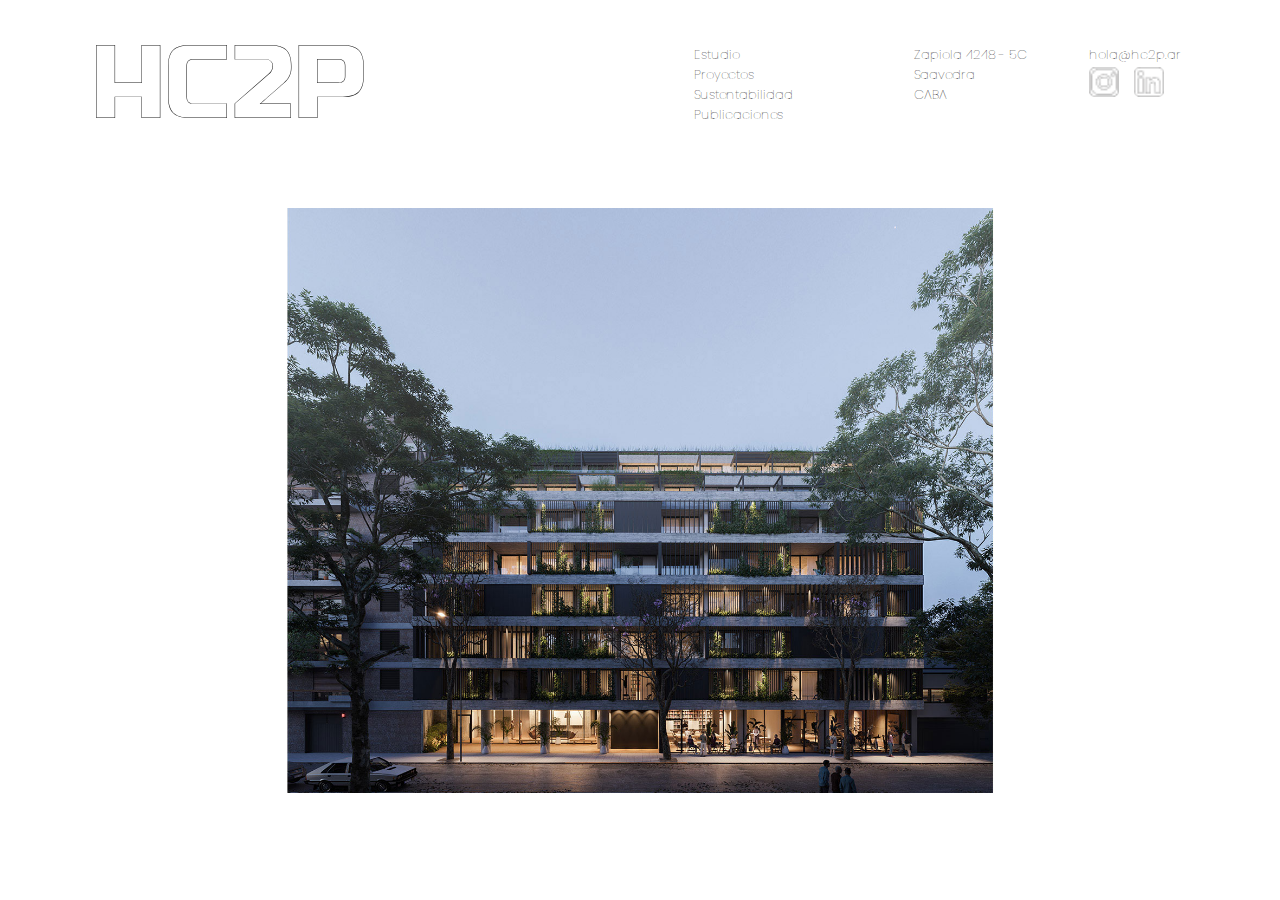
==== index.html @ 6e906af1 "Add existent structure" ====
<!DOCTYPE html>
<html lang="es">
<head>
    <meta charset="UTF-8"/>
    <meta http-equiv="X-UA-Compatible" content="IE=edge">
    <meta name="viewport" content="width=device-width, initial-scale=1.0">
    <link rel="stylesheet" href="css/styles.css">
    <title>HC2P</title>
</head>
<body>
    <nav>
        <h1><a href="index.html">HC2P</a></h1>

        <div class="menu">
            <span class="linea1"></span>
            <span class="linea2"></span>
        </div>

        <div class="navegacion">
            <ul class="secciones">
                <li><a href="estudio.html">Estudio</a></li>

                <li><a href="proyectos.html">Proyectos</a></li>

                <li><a href="sustentabilidad.html">Sustentabilidad</a></li>

                <li><a href="">Publicaciones</a></li>
            </ul>
        
            <p class="direccion">Zapiola 4248 - 5C Saavedra <br>CABA</p>

            <ul class="redes">
                <li class="mail"><p>hola@hc2p.ar</p></li>

                <li><a style="background-image: url('img/icons/ig.png');" href="">Instagram</a></li>

                <li><a style="background-image: url('img/icons/lkd.png');" href="">Facebook</a></li>
            </ul>
        </div>
    </nav>
    <main>
        <div class="slider_home">
            <ul>
                <li>
                    <picture>
                        <source media="(min-width: 769px)" srcset="img/slider_desktop/slider1.jpg">
                        <source media="(min-width: 481px)" srcset="img/slider_tablet/slider1.jpg">
                        <img src="img/slider_mobile/slider1.jpg" alt="Imágen interior de un departamento de HC2P">
                    </picture>
                </li>

                <li>
                    <picture>
                        <source media="(min-width: 769px)" srcset="img/slider_desktop/slider2.jpg">
                        <source media="(min-width: 481px)" srcset="img/slider_tablet/slider2.jpg">
                        <img src="img/slider_mobile/slider2.jpg" alt="Imágen interior de un departamento de HC2P">
                    </picture>
                </li>

                <li>
                    <picture>
                        <source media="(min-width: 769px)" srcset="img/slider_desktop/slider3.jpg">
                        <source media="(min-width: 481px)" srcset="img/slider_tablet/slider3.jpg">
                        <img src="img/slider_mobile/slider3.jpg" alt="Imágen interior de un departamento de HC2P">
                    </picture>
                </li>

                <li>
                    <picture>
                        <source media="(min-width: 769px)" srcset="img/slider_desktop/slider4.jpg">
                        <source media="(min-width: 481px)" srcset="img/slider_tablet/slider4.jpg">
                        <img src="img/slider_mobile/slider4.jpg" alt="Imágen interior de un departamento de HC2P">
                    </picture>
                </li>

                <li>
                    <picture>
                        <source media="(min-width: 769px)" srcset="img/slider_desktop/slider5.jpg">
                        <source media="(min-width: 481px)" srcset="img/slider_tablet/slider5.jpg">
                        <img src="img/slider_mobile/slider5.jpg" alt="Imágen interior de un departamento de HC2P">
                    </picture>
                </li>

                <li>
                    <picture>
                        <source media="(min-width: 769px)" srcset="img/slider_desktop/slider6.jpg">
                        <source media="(min-width: 481px)" srcset="img/slider_tablet/slider6.jpg">
                        <img src="img/slider_mobile/slider6.jpg" alt="Imágen interior de un departamento de HC2P">
                    </picture>
                </li>

                <li>
                    <picture>
                        <source media="(min-width: 769px)" srcset="img/slider_desktop/slider7.jpg">
                        <source media="(min-width: 481px)" srcset="img/slider_tablet/slider7.jpg">
                        <img src="img/slider_mobile/slider7.jpg" alt="Imágen interior de un departamento de HC2P">
                    </picture>
                </li>

                <li>
                    <picture>
                        <source media="(min-width: 769px)" srcset="img/slider_desktop/slider8.jpg">
                        <source media="(min-width: 481px)" srcset="img/slider_tablet/slider8.jpg">
                        <img src="img/slider_mobile/slider8.jpg" alt="Imágen interior de un departamento de HC2P">
                    </picture>
                </li>

                <li>
                    <picture>
                        <source media="(min-width: 769px)" srcset="img/slider_desktop/slider9.jpg">
                        <source media="(min-width: 481px)" srcset="img/slider_tablet/slider9.jpg">
                        <img src="img/slider_mobile/slider9.jpg" alt="Imágen interior de un departamento de HC2P">
                    </picture>
                </li>

                <li>
                    <picture>
                        <source media="(min-width: 769px)" srcset="img/slider_desktop/slider10.jpg">
                        <source media="(min-width: 481px)" srcset="img/slider_tablet/slider10.jpg">
                        <img src="img/slider_mobile/slider10.jpg" alt="Imágen interior de un departamento de HC2P">
                    </picture>
                </li>

                <li>
                    <picture>
                        <source media="(min-width: 769px)" srcset="img/slider_desktop/slider11.jpg">
                        <source media="(min-width: 481px)" srcset="img/slider_tablet/slider11.jpg">
                        <img src="img/slider_mobile/slider11.jpg" alt="Imágen interior de un departamento de HC2P">
                    </picture>
                </li>
            </ul>
        </div>
    </main>

    <script src="js/script.js"></script>
</body>
</html>
---- css/styles.css ----
@import url('https://fonts.googleapis.com/css2?family=Poppins:ital,wght@0,300;0,400;0,600;1,300;1,400;1,600&display=swap');

* {
    padding: 0;
    margin: 0;
    box-sizing: border-box;
    font-family: 'Poppins', sans-serif;
    font-weight: lighter;
    font-size: 13px;
    color: black;
}

li {
    list-style: none;
}

a {
    text-decoration: none;
}

.ocultar {
    display: none !important;
}

.indicador_pagina {
    color: rgb(181, 181, 181);
}

/* NAVEGACIÓN */

nav {
    width: 85vw;
    height: 30px;
    margin: auto;
    margin-top: 10vh;
    display: flex;
    flex-flow: row wrap;
    align-items: start;
    justify-content: space-between;

}

h1 {
    margin-top: -14px;
}

h1 a {
    display: inline-block;
    width: 110px;
    height: 30px;
    font-size: 0;
    position: relative;
    z-index: 2;
    background-image: url("../img/hc2p_logo_mobile.svg");
    background-repeat: no-repeat;
    background-size: cover;
}

/* MENÚ HAMBURGUESA */

.menu {
    width: 30px;
    height: 30px;
    padding-top: 12px;
    cursor: pointer;
    position: relative;
    z-index: 2;
}

.menu :last-child {
    margin-top: 4px;
}

.menu span {
    display: block;
    width: 20px;
    height: 1px;
    border-radius: 15px;
    margin-left: 5px;
    background-color: black;
    transform-origin: 0px 100%;
    transition: all 300ms ease-in-out;
}

.activelinea1 {
    transform: rotate(45deg) translate(-1px, -5px);
}

.activelinea2 {
    transform: rotate(-45deg) translate(-1px,6px);
}

/* MENÚ LINKS */

.navegacion {
    width: 100vw;
    height: 100vh;
    padding-top: 12vh;
    position: fixed;
    top: 0px;
    left: -715px;
    padding-top: calc(20vh + 45px);
    padding-left: 7.5vw;
    z-index: 1;
    background-color: white;
    transition: all 400ms ease-in-out;
}

.activeNavegacion {
    transform: translateX(715px);
}

.secciones li {
    margin-bottom: 5vh;
}

.secciones li:last-child {
    margin-bottom: 19vh;
}

.secciones li a:hover {
    color: rgb(181, 181, 181);
} 

.direccion {
    width: 120px;
    height: 55px;
    margin-bottom: calc(5vh + 10px);
}

.redes {
    display: flex;
    flex-flow: row wrap;
}

.mail {
    width: 100%;
}

.redes a {
    display: inline-block;
    font-size: 0;
    width: 30px;
    height: 30px;
    border-radius: 5px;
    background-repeat: no-repeat;
    background-position: center center;
    background-size: contain;
}

.redes :nth-child(2) {
    margin-top: -10px;
}

.redes :nth-child(3) {
    margin-left: 15px;
    margin-top: -10px;
}

/* SLIDER */

.slider_home {
    width: 85vw;
    height: 65vh;
    margin: auto;
    margin-top: 10vh;
    overflow: hidden;
}

.slider_home ul {
    display: flex;
    flex-flow: row nowrap;
    width: 1100%;
}

.slider_home li {
    width: 100%;
    animation: slider 33s ease-in-out infinite normal;
}

.slider_home picture {
    width: 100%;
    height: 65vh;
}

.slider_home img {
    width: auto;
    height: 65vh;
}

@supports(object-fit: cover){
    .slider_home img {
      width: 100%;
      object-fit: cover;
      object-position: center bottom;
    }
}

@keyframes slider {
    0% {transform: translateX(0%);}
    5% {transform: translateX(0%);}

    9% {transform: translateX(-100%);}
    14% {transform: translateX(-100%);}

    18% {transform: translateX(-200%);}
    23% {transform: translateX(-200%);}

    27% {transform: translateX(-300%);}
    32% {transform: translateX(-300%);}

    36% {transform: translateX(-400%);}
    41% {transform: translateX(-400%);}

    45% {transform: translateX(-500%);}
    50% {transform: translateX(-500%);}

    54% {transform: translateX(-600%);}
    59% {transform: translateX(-600%);}

    63% {transform: translateX(-700%);}
    68% {transform: translateX(-700%);}

    72% {transform: translateX(-800%);}
    77% {transform: translateX(-800%);}

    81% {transform: translateX(-900%);}
    86% {transform: translateX(-900%);}

    90% {transform: translateX(-1000%);}
    95% {transform: translateX(-1000%);}
}

@media screen and (min-width: 481px){
    nav {
        height: 50px;
    }

    h1 a {
        display: inline-block;
        width: 182px;
        height: 50px;
        background-size: contain;
    }

    /* MENÚ LINKS */

    .menu {
        margin-top: 11px;
    }

    .navegacion {
        left: -769px;
    }

    .activeNavegacion {
        transform: translateX(769px);
    }

    /* SLIDER */

    .slider_home {
        margin-top: 8vh;
    }
}

@media screen and (min-width: 769px){
    nav {
        margin-top: 8vh;
    }

    /* MENÚ LINKS */

    .navegacion {
        left: -1279px;
    }

    .activeNavegacion {
        transform: translateX(1279px);
    }
}

@media screen and (min-width: 1280px){
    nav {
        height: 73px;
        margin-top: 5vh;
    }

    h1 {
        height: 90px;
        display: flex;
        margin-top: 0;
    }

    h1 a {
        display: inline-block;
        width: 268px;
        height: 73px;
        background-size: contain;
    }

    /* MENÚ HAMBURGUESA */

    .menu {
        display: none;
    }

    /* MENÚ LINKS */

    .navegacion {
        width: 490px;
        height: 73px;
        padding-top: 0vh;
        position: relative;
        left: 0;
        transition: none;
        display: flex;
        flex-flow: row nowrap;
        align-items: start;
        padding-left: 0;
    }

    .activeNavegacion {
        transform: translateX(0px);
    }

    .secciones {
        width: 220px;
        height: 90px;
    }

    .secciones li {
        margin-bottom: 0;
    }

    .secciones li:last-child {
        margin-bottom: 0;
    }

    .direccion {
        width: 150px;
        height: 90px;
        padding-right: 20px;
        margin-right: 25px;
        margin-bottom: 0;
    }

    .redes {
        width: 90px;
        height: 65px;
    }

    .redes :nth-child(2), .redes :nth-child(3) {
        margin-top: -25px;
    }

    /* SLIDER */

    .slider_home {
        height: 65vh;
        margin: auto;
        margin-top: 10vh;
        overflow: hidden;
    }
}

/* ------------------------ PROYECTOS ------------------------ */

h2 {
    font-size: 0;
}

.previous, .previous_detalleP, .next, .next_detalleP {
    display: none;
}

.cont_proyectos {
    width: 85vw;
    margin: auto;
    margin-top: 7vh;
    margin-bottom: 5vh;
}

.mascara {
    display: grid;
    grid-template-columns: repeat(2, 1fr);
    column-gap: 5%;
    row-gap: 2%;
    padding-bottom: 7vh;
}

.proyecto {
    width: 100%;
}

.proyecto img, .proyecto picture {
    width: 100%;
    height: auto;
}

.proyecto img {
    filter: grayscale(100%);
}

.proyecto img:hover {
    filter: grayscale(0%);
}

.proyecto h3 {
    text-transform: uppercase;
}

@media screen and (min-width: 481px) {
    .mascara {
        grid-template-columns: repeat(3, 1fr);
        row-gap: 3%;
    }
    
    .proyecto img, .proyecto picture {
        width: 100%;
        height: auto;
    }
}

@media screen and (min-width: 769px) {
    .previous, .previous_detalleP, .next, .next_detalleP {
        font-size: 0;
        display: inline-block;
        width: 7.5vw;
        height: 50px;
        position: fixed;
        top: 52vh;
    }

    .previous, .previous_detalleP {
        left: 0;
        cursor: pointer;
        background-image: url(../img/previous.png);
        background-repeat: no-repeat;
        background-position: center;
    }

    .next, .next_detalleP {
        right: 0;
        cursor: pointer;
        background-image: url(../img/next.png);
        background-repeat: no-repeat;
        background-position: center;
    }

    .cont_proyectos {
        height: 72vh;
        margin-top: 6vh;
        margin-bottom: 0;
        overflow: hidden;
    }
    
    .mascara {
        width: 100%;
        grid-template-columns: repeat(4, 1fr);
        grid-template-rows: repeat(2, 1fr);
        column-gap: 2%;
        row-gap: 8%;
        /*transition: all 400ms ease-in-out;*/
    }

    /* ACOMODACIONES */

    .ubicacion2 {
        grid-column-start: 1;
        grid-column-end: 2;
        grid-row-start: 2;
        grid-row-end: 3;
    }

    .ubicacion4 {
        grid-column-start: 2;
        grid-column-end: 3;
        grid-row-start: 2;
        grid-row-end: 3;
    }

    .ubicacion6 {
        grid-column-start: 3;
        grid-column-end: 4;
        grid-row-start: 2;
        grid-row-end: 3;
    }

    .ubicacion8 {
        grid-column-start: 4;
        grid-column-end: 5;
        grid-row-start: 2;
        grid-row-end: 3;
    }

    .ubicacion10 {
        grid-column-start: 5;
        grid-column-end: 6;
        grid-row-start: 2;
        grid-row-end: 3;
    }

    .ubicacion12 {
        grid-column-start: 6;
        grid-column-end: 7;
        grid-row-start: 2;
        grid-row-end: 3;
    }
}

@media screen and (min-width: 1070px) {
    .previous, .next {
        top: 50vh;
    }
    
    .mascara {
        column-gap: 6%;
        row-gap: 4%;
    }
}

@media screen and (min-width: 1280px) {
    .previous, .previous_detalleP {
        cursor: url(../img/previous.png), auto;
        background-image: url();
    }

    .next, .next_detalleP {
        cursor: url(../img/next.png), auto;
        background-image: url();
    }

    .cont_proyectos {
        height: 800px;
        margin-top: 5vh;
    }
    
    .mascara {
        height: 70vh;
        column-gap: 9%;
        row-gap: 3%;
    }

    .proyecto h3, .proyecto p {
        color: white;
    }

    .proyecto:hover h3, .proyecto:hover p {
        color: black;
    }
}

@media screen and (min-width: 1629px) {
    .mascara {
        column-gap: 10%;
        row-gap: 3%;
    }
}

/* ------------------------ CONTENIDO PROYECTOS ------------------------ */

.volver {
    display: inline-block;
    width: 40px;
    height: 40px;
    padding-top: 10px;
    margin-top: 5vh;
    margin-left: calc(100vw - 30px - 7.5vw);
    text-align: center;
    font-weight: bolder;
    color: #878787;
    border-radius: 30px;
}

.volver:hover {
    color: black;
}

.cont_general_proyecto {
    width: 85vw;
    margin: auto;
}

.info span {
    display: inline-block;
    width: 50px;
    height: 50px;
    font-size: 0;
    background-repeat: no-repeat;
    background-position: center center;
}

.info h2 {
    font-size: 1.5rem;
    padding: 10px 0;
    text-transform: uppercase;
}

.info div {
    margin: 10px 0 30px 0;
}

.info div a {
    display: inline-block;
    width: 100px;
    height: 40px;
    padding-top: 10px;
    font-size: 0.9rem;
    color: #878787;
}

.info div a:hover {
    color: black;
    text-decoration: underline;
}

.imagen_texto ul {
    margin-bottom: 40px;
}

.imagen_texto ul li {
    margin-bottom: 10px;
    font-weight: bolder;
}

.imagen_texto ul li span {
    font-weight: light;
}

.mascara_proyecto img, .mascara_proyecto_zapata img, .mascara_proyecto_calderon img, .mascara_proyecto_griveo img {
    width: 85vw;
}

.seccion1, .seccion2 {
    margin-bottom: 5vh;
}

.seccion2 h3 {
    margin-bottom: 15px;
}

.memoria span {
    display: inline-block;
    margin-top: 20px;
}

@media screen and (min-width: 481px) {
    .info {
        display: flex;
        flex-flow: row wrap;
    }

    .info span {
        margin-right: calc(100% - 50px);
    }

    .info h2 {
        width: 100%;
    }

    .info div {
        margin-bottom: 0;
        margin-top: 20px;
    }
    
    .info div a {
        height: 20px;
        padding-top: 0;
    }

    .imagen_texto {
        display: flex;
        flex-flow: row wrap;
        align-items: end;
        margin-top: 20px;
    }

    .imagen_texto picture {
        width: 65%;
        height: 50vh;
        order: 1;
    }

    .imagen_texto img {
        width: auto;
        height: 50vh;
    }

    @supports(object-fit: cover){
        .imagen_texto img {
        width: 100%;
        object-fit: cover;
        object-position: center bottom;
        }
    }
    
    .imagen_texto ul {
        margin: 0;
        width: 35%;
        height: fit-content;
        padding-left: 15px;
        order: 2;
    }
    
    .imagen_texto ul :nth-child(4) {
        margin-bottom: 0;
    }

    .seccion2 img {
        width: 70%;
        margin-left: 15%;
    }
}

@media screen and (min-width: 769px) {
    .cont_general_proyecto {
        height: 65vh;
        overflow: hidden;
    }

    .mascara_proyecto, .mascara_proyecto_zapata, .mascara_proyecto_calderon, .mascara_proyecto_griveo, .mascara_general_sust {
        display: flex;
        flex-flow: row wrap;
        transition: all 400ms ease-in-out;
    }

    .mascara_proyecto {
        width: 700%;
    }

    .mascara_proyecto_zapata {
        width: 1600%;
    }

    .mascara_proyecto_calderon {
        width: 600%;
    }

    .mascara_proyecto_griveo {
        width: 1100%;
    }

    .mascara_general_sust {
        width: 300%;
        height: 65vh;
    }

    .seccion1, .seccion2, .seccion3 {
        width: 85vw;
        height: 65vh;
    }

    .seccion1 {
        display: flex;
        flex-flow: row nowrap;
    }

    .info {
        display: flex;
        flex-flow: column wrap;
        width: 20%;
        padding-right: 20px;
    }

    .info span {
        margin-right: 0;
        margin-left: calc(100% - 50px);
    }

    .info h2 {
        text-align: right;
    }

    .info div {
        width: 100px;
        margin-left: -100px;
        margin-bottom: 0;
        margin-top: 62vh;
    }

    .info div a {
        text-align: right;
    }
    
    .imagen_texto {
        width: 80%;
        height: 65vh;
        margin-top: 0;
    }

    .imagen_texto ul {
        width: 25%;
    }

    .imagen_texto picture {
        width: 75%;
        height: 65vh;
        order: 1;
    }

    .imagen_texto img {
        width: 100%;
        height: 65vh;
    }

    .seccion2 picture {
        width: 90%;
        height: 65vh;
    }

    .seccion2 img {
        width: auto;
        height: 65vh;
        margin-left: 0;
    }

    @supports(object-fit: cover){
        .seccion2 img {
        width: 100%;
        object-fit: cover;
        object-position: center bottom;
        }
    }

    .seccion1, .seccion2 {
        margin-bottom: 0;
    }

    .seccion2 h3, .seccion2 p {
        width: 90%;
        margin-left: 5%;
    }

    .seccion2 h3 {
        margin-top: 3vh;
    }

    .memoria {
        display: flex;
        flex-flow: column;
        align-items: center;
        justify-content: center;
    }

    .memoria div {
        width: 90%;
        height: fit-content;
        display: flex;
        flex-flow: row nowrap;
    }

    .memoria h3 {
        width: 10%;
        height: fit-content;
        text-align: right;
        margin: 0;
    }

    .memoria p {
        width: 90%;
        height: fit-content;
    }

    .mascara_proyecto :nth-child(7){
        width: calc(100% / 7);
      
    }

    .mascara_proyecto_calderon :nth-child(6){
        width: calc(100% / 6);
      
    }

    .mascara_proyecto_griveo :nth-child(11){
        width: calc(100% / 11);
      
    }

    .mascara_proyecto_zapata :nth-child(16){
        width: calc(100% / 16);
      
    }
}

@media screen and (min-width: 1280px) {
    .previous_detalleP, .next_detalleP {
        width: 30vw;
        height: 65vh;
        top: 27vh;
    }

    .seccion1, .seccion2, .seccion3 {
        width: 85vw;
    }

    .info {
        width: 15%;
    }

    @supports(object-fit: cover){
        .imagen_texto img {
        width: 100%;
        object-fit: cover;
        object-position: center bottom;
        }
    }

    .imagen_texto {
        width: 90%;
    }

    .imagen_texto ul {
        width: 35%;
    }

    .imagen_texto picture {
        width: 65%;
    }

    .memoria div {
        width: 50%;
    }
}

@media screen and (min-width: 1629px) {
    .previous_detalleP, .next_detalleP {
        top: 22vh;
    }

    .info div {
        margin-left: calc(100% - 100px);
        margin-top: calc(54vh - 20px);
    }
}

/* ------------------------------- ESTUDIO ------------------------------- */

.next_estudio {
    display: none;
}

.cont_general_estudio, .cont_general_sust {
    width: 85vw;
    margin: auto;
    margin-top: 5vh;
}

.estudio1 h2, .sustentabilidad1 h2, .sustentabilidad2 h2 {
    font-size: 13px;
    text-transform: uppercase;
}

.estudio1 P, .sustentabilidad1 p {
    padding: 5vh 0;
}

.estudio1 span {
    display: inline-block;
    margin-top: 15px;
}

.estudio1 img, .sustentabilidad1 img {
    width: 100%;
}

.estudio2 {
    margin-top: 10vh;
}

.mascara_estudio {
    display: grid;
    grid-template-columns: repeat(2, 1fr);
    column-gap: 5%;
    row-gap: 1%;
    padding-bottom: 18vh;
}

.persona {
    width: 100%;
}

.persona img {
    filter: grayscale(100%);
}

.persona img:hover {
    filter: grayscale(0%);
}

.persona img, .persona picture {
    width: 100%;
    height: auto;
}

.persona h3 {
    margin-top: 10px;
}

.persona p {
    margin-top: -10px;
}

.persona :nth-child(3) {
    padding: 10px 0;
}

@media screen and (min-width: 481px) {
    .mascara_estudio {
        grid-template-columns: repeat(3, 1fr);
    }
}

@media screen and (min-width: 769px) {
    .estudio1 {
        display: flex;
        flex-flow: row wrap;
        align-items: end;
    }
    
    .estudio1 h2 {
        order: 1;
        width: 100%;
        margin-bottom: 5vh;
    }
    
    .estudio1 P {
        order: 3;
        padding: 0 15px;
        width: 30%;
    }

    .estudio1 picture {
        order: 2;
        width: 70%;
        height: 70vh;
    }
    
    .estudio1 img {
        width: auto;
        height: 70vh;
    }

    @supports(object-fit: cover){
        .estudio1 img {
        width: 100%;
        object-fit: cover;
        object-position: center bottom;
        }
    }
    
    .mascara_estudio {
        grid-template-columns: repeat(4, 1fr);
    }
}

@media screen and (min-width: 1280px) {
    .cont_general_estudio {
        height: 800px;
        overflow: hidden;
    }

    .mascara_general_estudio {
        width: 242.8%;
        display: flex;
        flex-flow: row nowrap;
        transition: all 400ms ease-in-out;
    }

    .estudio1 {
        width: 85vw;
    }
    
    .estudio1 h2 {
        width: 10%;
        align-self: flex-start;
        text-align: right;
        padding-right: 15px;
    }

    .estudio1 p {
        width: 25%;
    }
    
    .estudio1 picture {
        width: 65%;
        height: 70vh;
    }
    
    .estudio2 {
        width: 85vw;
        margin-top: 0;
    }
    
    .mascara_estudio {
        width: 142.8%;
        height: 70vh;
        grid-template-columns: repeat(7, 1fr);
        column-gap: 3%;
        row-gap: 5%;
    }
    
    .persona {
        width: 100%;
        margin-top: -5px;
    }
    
    .persona img, .persona picture {
        width: 100%;
        height: auto;
    }
    
    .persona h3 {
        margin-top: 0;
    }

    .persona p{
        margin-top: -5px;
    }

    .persona h3, .persona p {
        color: white;
    }

    .persona:hover h3, .persona:hover p {
        color: black;
    }
    
    .persona :nth-child(3) {
        padding: 5px 0;
    }

    .previous_estudio, .next_estudio {
        font-size: 0;
        display: inline-block;
        width: 7.5vw;
        height: 70vh;
        position: fixed;
        top: 21.7vh;
    }

    .previous_estudio {
        left: 0;
        cursor: url(../img/previous.png), auto;
        background-image: url();
    }

    .next_estudio {
        right: 0;
        cursor: url(../img/next.png), auto;
        background-image: url();
    }
}

/* -------------------------- SUSTENTABILIDAD -------------------------- */

.sustentabilidad1, .sustentabilidad2 {
    margin-bottom: 5vh;
}

.sustentabilidad1 video {
    width: 100%;
}

.sustentabilidad2 {
    padding-bottom: 3vh;
}

.sustentabilidad2 h2 {
    width: 100%;
    margin-bottom: 5vh;
}

.textoLess span {
    display: inline-block;
    margin-top: 20px;
}

.contenedor_items {
    display: grid;
    grid-template-columns: repeat(2, 1fr);
    column-gap: 5%;
    row-gap: 5%;
}

.item_sustentable {
    width: 100%;
}

.item_sustentable img {
    width: 100%;
}

.item_sustentable h3 {
    margin-top: 1vh;
}

/* .sustentabilidad1 span {
    font-size: 0;
    display: inline-block;
    width: 50px;
    height: 50px;
    margin-bottom: 2vh;
    background-color: black;
} */

@media screen and (min-width: 481px) {
    .sustentabilidad1 {
        display: flex;
        flex-flow: row wrap;
        align-items: end;
    }

    .sustentabilidad1 h2 {
        width: 100%;
        order: 1;
    }

    .sustentabilidad1 p {
        margin-top: 20px;
        width: 35%;
        height: fit-content;
        padding: 0 0 0 15px;
        order: 3;
    }

    .sustentabilidad1 picture, .sustentabilidad1 video {
        margin-top: 20px;
        width: 65%;
        order: 2;
    }

    .sustentabilidad1 video {
        align-self: center;
    }

    .sustentabilidad1 img {
        width: auto;
        height: 65vh;
    }

    @supports(object-fit: cover){
        .sustentabilidad1 img {
        width: 100%;
        object-fit: cover;
        object-position: center bottom;
        }
    }

    .sustentabilidad2 {
        padding-bottom: 4vh;
        margin-bottom: 10vh;
    }
}

@media screen and (min-width: 769px) {
    .cont_general_sust {
        height: 800px;
        overflow: hidden;
    }

    .sustentabilidad1 {
        width: 85vw;
        height: 65vh;
        display: flex;
        flex-flow: row nowrap;
    }

    .sustentabilidad1 h2 {
        width: 20%;
        text-align: right;
        padding-right: 20px;
        align-self: start;
    }

    .sustentabilidad1 p {
        width: 30%;
        height: fit-content;
        padding: 0 15px;
        order: 3;
        align-self: self-end;
    }

    .sustentabilidad1 picture {
        width: 50%;
        height: 65vh;
        order: 2;
    }

    .sustentabilidad1 video {
        width: 50%;
    }

    .sustentabilidad1 img {
        width: auto;
        height: 65vh;
    }

    @supports(object-fit: cover){
        .sustentabilidad1 img {
        width: 100%;
        object-fit: cover;
        object-position: center bottom;
        }
    }

    .sustentabilidad2 {
        width: 85vw;
        height: 800px;
        padding: 0 17vw;
        margin-bottom: 0;
        display: flex;
        flex-flow: column;
    }

    .sustentabilidad2 h2 {
        margin-bottom: 2vh;
    }

    .contenedor_items {
        padding-bottom: 5vh;
        column-gap: 30%;
        row-gap: 9%;
    }
}

@media screen and (min-width: 1280px) {
    .sustentabilidad1 h2 {
        width: 15%;
        margin-bottom: 0;
        text-align: right;
        padding-right: 15px;
    }

    .sustentabilidad1 p {
        width: 30%;
        height: fit-content;
        padding: 0 15px;
        order: 3;
        align-self: self-end;
    }

    .sustentabilidad1 picture {
        width: 55%;
        height: 100%;
        order: 2;
    }

    .sustentabilidad1 img {
        width: auto;
        height: 65vh;
    }

    @supports(object-fit: cover){
        .sustentabilidad1 img {
        width: 100%;
        object-fit: cover;
        object-position: center bottom;
        }
    }

    .sustentabilidad1 video {
        align-self: flex-end;
    }

    .sustentabilidad2 {
        padding: 0 25vw;
    }

    .contenedor_items {
        padding-bottom: 3vh;
        column-gap: 30%;
        row-gap: 6%;
    }
}
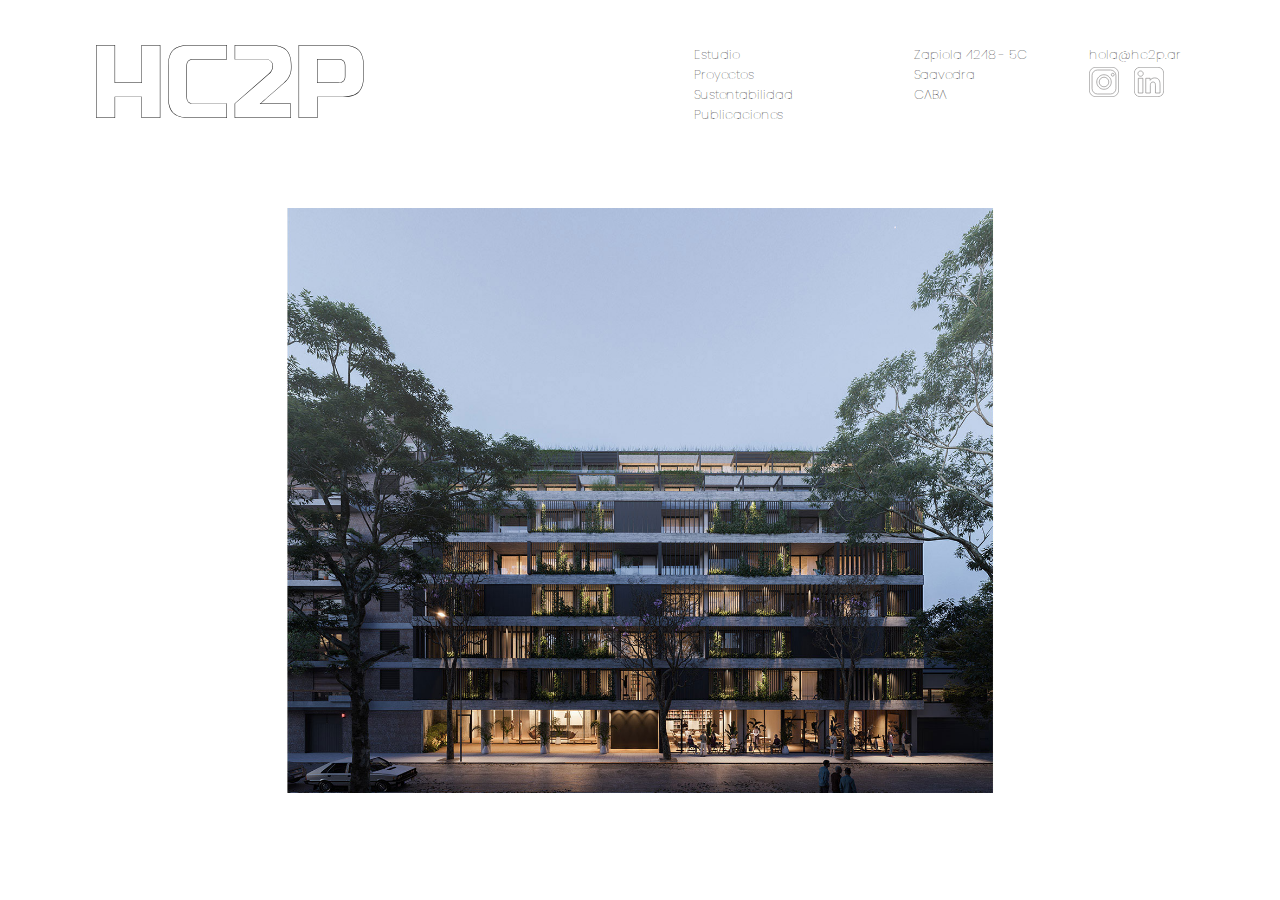
==== commit bb3bb513: "Update Social networks and icons" ====
--- a/index.html
+++ b/index.html
@@ -32,9 +32,9 @@
             <ul class="redes">
                 <li class="mail"><p>hola@hc2p.ar</p></li>
 
-                <li><a style="background-image: url('img/icons/ig.png');" href="">Instagram</a></li>
+                <li><a style="background-image: url('img/icons/ig.svg');" href="https://www.instagram.com/hc2p.arq/" target="_blank">Instagram</a></li>
 
-                <li><a style="background-image: url('img/icons/lkd.png');" href="">Facebook</a></li>
+                <li><a style="background-image: url('img/icons/lkd.svg');" href="https://www.linkedin.com/in/hc2p-59538524b/" target="_blank">LinkedIn</a></li>
             </ul>
         </div>
     </nav>
--- a/css/styles.css
+++ b/css/styles.css
@@ -532,7 +532,7 @@
     }
 
     .cont_proyectos {
-        height: 800px;
+        height: 70vh;
         margin-top: 5vh;
     }
     
@@ -1056,7 +1056,7 @@
 
 @media screen and (min-width: 1280px) {
     .cont_general_estudio {
-        height: 800px;
+        height: 70vh;
         overflow: hidden;
     }
 
@@ -1095,9 +1095,10 @@
     .mascara_estudio {
         width: 142.8%;
         height: 70vh;
+        margin-top: 5px;
         grid-template-columns: repeat(7, 1fr);
-        column-gap: 3%;
-        row-gap: 5%;
+        column-gap: 4.5%;
+        row-gap: 10%;
     }
     
     .persona {
@@ -1133,10 +1134,10 @@
     .previous_estudio, .next_estudio {
         font-size: 0;
         display: inline-block;
-        width: 7.5vw;
+        width: 28vw;
         height: 70vh;
         position: fixed;
-        top: 21.7vh;
+        top: 17vh;
     }
 
     .previous_estudio {
@@ -1255,7 +1256,7 @@
 
 @media screen and (min-width: 769px) {
     .cont_general_sust {
-        height: 800px;
+        height: 70vh;
         overflow: hidden;
     }
 
@@ -1306,11 +1307,12 @@
 
     .sustentabilidad2 {
         width: 85vw;
-        height: 800px;
+        height: 70vh;
         padding: 0 17vw;
         margin-bottom: 0;
         display: flex;
         flex-flow: column;
+        justify-content: center;
     }
 
     .sustentabilidad2 h2 {
@@ -1364,7 +1366,7 @@
     }
 
     .sustentabilidad2 {
-        padding: 0 25vw;
+        padding: 0 30vw;
     }
 
     .contenedor_items {
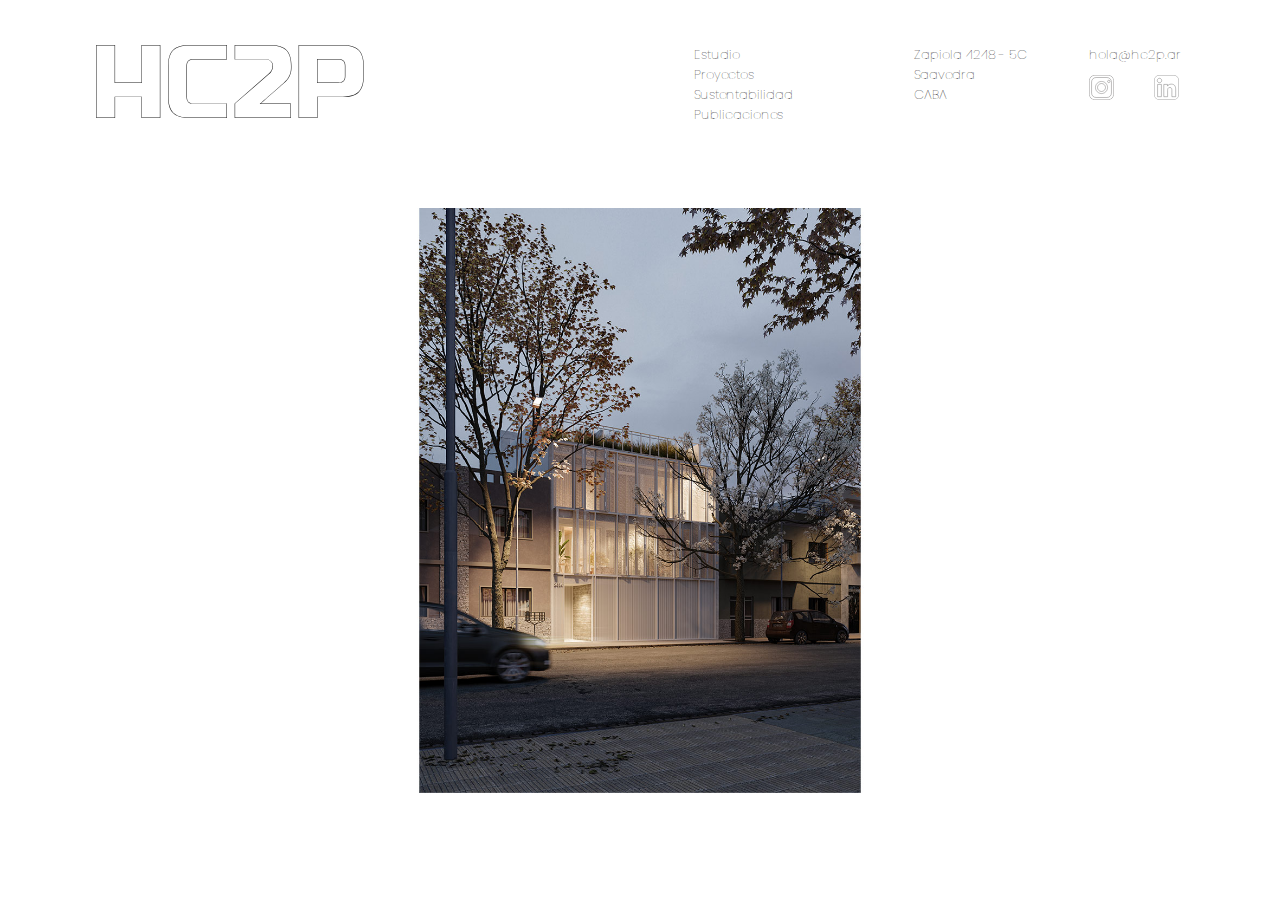
==== commit 2fd88cb9: "Change slider home pictures" ====
--- a/index.html
+++ b/index.html
@@ -44,7 +44,6 @@
                 <li>
                     <picture>
                         <source media="(min-width: 769px)" srcset="img/slider_desktop/slider1.jpg">
-                        <source media="(min-width: 481px)" srcset="img/slider_tablet/slider1.jpg">
                         <img src="img/slider_mobile/slider1.jpg" alt="Imágen interior de un departamento de HC2P">
                     </picture>
                 </li>
@@ -52,7 +51,6 @@
                 <li>
                     <picture>
                         <source media="(min-width: 769px)" srcset="img/slider_desktop/slider2.jpg">
-                        <source media="(min-width: 481px)" srcset="img/slider_tablet/slider2.jpg">
                         <img src="img/slider_mobile/slider2.jpg" alt="Imágen interior de un departamento de HC2P">
                     </picture>
                 </li>
@@ -60,7 +58,6 @@
                 <li>
                     <picture>
                         <source media="(min-width: 769px)" srcset="img/slider_desktop/slider3.jpg">
-                        <source media="(min-width: 481px)" srcset="img/slider_tablet/slider3.jpg">
                         <img src="img/slider_mobile/slider3.jpg" alt="Imágen interior de un departamento de HC2P">
                     </picture>
                 </li>
@@ -68,7 +65,6 @@
                 <li>
                     <picture>
                         <source media="(min-width: 769px)" srcset="img/slider_desktop/slider4.jpg">
-                        <source media="(min-width: 481px)" srcset="img/slider_tablet/slider4.jpg">
                         <img src="img/slider_mobile/slider4.jpg" alt="Imágen interior de un departamento de HC2P">
                     </picture>
                 </li>
@@ -76,7 +72,6 @@
                 <li>
                     <picture>
                         <source media="(min-width: 769px)" srcset="img/slider_desktop/slider5.jpg">
-                        <source media="(min-width: 481px)" srcset="img/slider_tablet/slider5.jpg">
                         <img src="img/slider_mobile/slider5.jpg" alt="Imágen interior de un departamento de HC2P">
                     </picture>
                 </li>
@@ -84,7 +79,6 @@
                 <li>
                     <picture>
                         <source media="(min-width: 769px)" srcset="img/slider_desktop/slider6.jpg">
-                        <source media="(min-width: 481px)" srcset="img/slider_tablet/slider6.jpg">
                         <img src="img/slider_mobile/slider6.jpg" alt="Imágen interior de un departamento de HC2P">
                     </picture>
                 </li>
@@ -92,7 +86,6 @@
                 <li>
                     <picture>
                         <source media="(min-width: 769px)" srcset="img/slider_desktop/slider7.jpg">
-                        <source media="(min-width: 481px)" srcset="img/slider_tablet/slider7.jpg">
                         <img src="img/slider_mobile/slider7.jpg" alt="Imágen interior de un departamento de HC2P">
                     </picture>
                 </li>
@@ -100,7 +93,6 @@
                 <li>
                     <picture>
                         <source media="(min-width: 769px)" srcset="img/slider_desktop/slider8.jpg">
-                        <source media="(min-width: 481px)" srcset="img/slider_tablet/slider8.jpg">
                         <img src="img/slider_mobile/slider8.jpg" alt="Imágen interior de un departamento de HC2P">
                     </picture>
                 </li>
@@ -108,7 +100,6 @@
                 <li>
                     <picture>
                         <source media="(min-width: 769px)" srcset="img/slider_desktop/slider9.jpg">
-                        <source media="(min-width: 481px)" srcset="img/slider_tablet/slider9.jpg">
                         <img src="img/slider_mobile/slider9.jpg" alt="Imágen interior de un departamento de HC2P">
                     </picture>
                 </li>
@@ -116,7 +107,6 @@
                 <li>
                     <picture>
                         <source media="(min-width: 769px)" srcset="img/slider_desktop/slider10.jpg">
-                        <source media="(min-width: 481px)" srcset="img/slider_tablet/slider10.jpg">
                         <img src="img/slider_mobile/slider10.jpg" alt="Imágen interior de un departamento de HC2P">
                     </picture>
                 </li>
@@ -124,8 +114,21 @@
                 <li>
                     <picture>
                         <source media="(min-width: 769px)" srcset="img/slider_desktop/slider11.jpg">
-                        <source media="(min-width: 481px)" srcset="img/slider_tablet/slider11.jpg">
                         <img src="img/slider_mobile/slider11.jpg" alt="Imágen interior de un departamento de HC2P">
+                    </picture>
+                </li>
+
+                <li>
+                    <picture>
+                        <source media="(min-width: 769px)" srcset="img/slider_desktop/slider12.jpg">
+                        <img src="img/slider_mobile/slider12.jpg" alt="Imágen interior de un departamento de HC2P">
+                    </picture>
+                </li>
+
+                <li>
+                    <picture>
+                        <source media="(min-width: 769px)" srcset="img/slider_desktop/slider13.jpg">
+                        <img src="img/slider_mobile/slider13.jpg" alt="Imágen interior de un departamento de HC2P">
                     </picture>
                 </li>
             </ul>
--- a/css/styles.css
+++ b/css/styles.css
@@ -37,7 +37,6 @@
     flex-flow: row wrap;
     align-items: start;
     justify-content: space-between;
-
 }
 
 h1 {
@@ -95,11 +94,10 @@
 .navegacion {
     width: 100vw;
     height: 100vh;
-    padding-top: 12vh;
     position: fixed;
     top: 0px;
     left: -715px;
-    padding-top: calc(20vh + 45px);
+    padding-top: 25vh;
     padding-left: 7.5vw;
     z-index: 1;
     background-color: white;
@@ -109,13 +107,12 @@
 .activeNavegacion {
     transform: translateX(715px);
 }
-
 .secciones li {
     margin-bottom: 5vh;
 }
 
 .secciones li:last-child {
-    margin-bottom: 19vh;
+    margin-bottom: 10vh;
 }
 
 .secciones li a:hover {
@@ -140,8 +137,8 @@
 .redes a {
     display: inline-block;
     font-size: 0;
-    width: 30px;
-    height: 30px;
+    width: 25px;
+    height: 25px;
     border-radius: 5px;
     background-repeat: no-repeat;
     background-position: center center;
@@ -161,7 +158,7 @@
 
 .slider_home {
     width: 85vw;
-    height: 65vh;
+    height: 51vh;
     margin: auto;
     margin-top: 10vh;
     overflow: hidden;
@@ -170,7 +167,8 @@
 .slider_home ul {
     display: flex;
     flex-flow: row nowrap;
-    width: 1100%;
+    width: 1300%;
+    height: 51vh;
 }
 
 .slider_home li {
@@ -180,12 +178,12 @@
 
 .slider_home picture {
     width: 100%;
-    height: 65vh;
+    height: 51vh;
 }
 
 .slider_home img {
     width: auto;
-    height: 65vh;
+    height: 51vh;
 }
 
 @supports(object-fit: cover){
@@ -200,35 +198,41 @@
     0% {transform: translateX(0%);}
     5% {transform: translateX(0%);}
 
-    9% {transform: translateX(-100%);}
-    14% {transform: translateX(-100%);}
-
-    18% {transform: translateX(-200%);}
-    23% {transform: translateX(-200%);}
-
-    27% {transform: translateX(-300%);}
-    32% {transform: translateX(-300%);}
-
-    36% {transform: translateX(-400%);}
-    41% {transform: translateX(-400%);}
-
+    8% {transform: translateX(-100%);}
+    13% {transform: translateX(-100%);}
+
+    16% {transform: translateX(-200%);}
+    21% {transform: translateX(-200%);}
+
+    24% {transform: translateX(-300%);}
+    29% {transform: translateX(-300%);}
+
+    32% {transform: translateX(-400%);}
+    37% {transform: translateX(-400%);}
+
+    40% {transform: translateX(-500%);}
     45% {transform: translateX(-500%);}
-    50% {transform: translateX(-500%);}
-
-    54% {transform: translateX(-600%);}
-    59% {transform: translateX(-600%);}
-
-    63% {transform: translateX(-700%);}
-    68% {transform: translateX(-700%);}
-
-    72% {transform: translateX(-800%);}
-    77% {transform: translateX(-800%);}
-
-    81% {transform: translateX(-900%);}
-    86% {transform: translateX(-900%);}
-
-    90% {transform: translateX(-1000%);}
-    95% {transform: translateX(-1000%);}
+
+    48% {transform: translateX(-600%);}
+    53% {transform: translateX(-600%);}
+
+    56% {transform: translateX(-700%);}
+    61% {transform: translateX(-700%);}
+
+    64% {transform: translateX(-800%);}
+    69% {transform: translateX(-800%);}
+
+    72% {transform: translateX(-900%);}
+    75% {transform: translateX(-900%);}
+
+    78% {transform: translateX(-1000%);}
+    83% {transform: translateX(-1000%);}
+
+    86% {transform: translateX(-1100%);}
+    91% {transform: translateX(-1100%);}
+
+    94% {transform: translateX(-1200%);}
+    99% {transform: translateX(-1200%);}
 }
 
 @media screen and (min-width: 481px){
@@ -259,8 +263,8 @@
 
     /* SLIDER */
 
-    .slider_home {
-        margin-top: 8vh;
+    .slider_home, .slider_home ul, .slider_home picture, .slider_home img {
+        height: 65vh;
     }
 }
 
@@ -347,11 +351,8 @@
 
     .redes {
         width: 90px;
-        height: 65px;
-    }
-
-    .redes :nth-child(2), .redes :nth-child(3) {
-        margin-top: -25px;
+        height: 60px;
+        justify-content: space-between;
     }
 
     /* SLIDER */
@@ -426,26 +427,32 @@
     .previous, .previous_detalleP, .next, .next_detalleP {
         font-size: 0;
         display: inline-block;
-        width: 7.5vw;
-        height: 50px;
+        width: 4vh;
+        height: 65vh;
         position: fixed;
-        top: 52vh;
+        top: 21.7vh;
+        background-repeat: no-repeat;
+        cursor: pointer;
     }
 
     .previous, .previous_detalleP {
         left: 0;
-        cursor: pointer;
-        background-image: url(../img/previous.png);
-        background-repeat: no-repeat;
-        background-position: center;
+        background-image: url(../img/previous.svg);
+        background-position: right center;
     }
 
     .next, .next_detalleP {
         right: 0;
-        cursor: pointer;
-        background-image: url(../img/next.png);
-        background-repeat: no-repeat;
-        background-position: center;
+        background-image: url(../img/next.svg);
+        background-position: left center;
+    }
+
+    .previous:hover, .previous_detalleP:hover {
+        background-image: url(../img/previous_hover.svg);
+    }
+
+    .next:hover, .next_detalleP:hover {
+        background-image: url(../img/next_hover.svg);
     }
 
     .cont_proyectos {
@@ -510,10 +517,6 @@
 }
 
 @media screen and (min-width: 1070px) {
-    .previous, .next {
-        top: 50vh;
-    }
-    
     .mascara {
         column-gap: 6%;
         row-gap: 4%;
@@ -521,25 +524,15 @@
 }
 
 @media screen and (min-width: 1280px) {
-    .previous, .previous_detalleP {
-        cursor: url(../img/previous.png), auto;
-        background-image: url();
-    }
-
-    .next, .next_detalleP {
-        cursor: url(../img/next.png), auto;
-        background-image: url();
-    }
-
     .cont_proyectos {
-        height: 70vh;
-        margin-top: 5vh;
+        height: 65vh;
+        margin-top: 10vh;
     }
     
     .mascara {
-        height: 70vh;
-        column-gap: 9%;
-        row-gap: 3%;
+        height: 65vh;
+        column-gap: 14%;
+        row-gap: 2%;
     }
 
     .proyecto h3, .proyecto p {
@@ -551,14 +544,7 @@
     }
 }
 
-@media screen and (min-width: 1629px) {
-    .mascara {
-        column-gap: 10%;
-        row-gap: 3%;
-    }
-}
-
-/* ------------------------ CONTENIDO PROYECTOS ------------------------ */
+/* ---------------------- CONTENIDO PROYECTOS ---------------------- */
 
 .volver {
     display: inline-block;
@@ -864,30 +850,26 @@
 
     .mascara_proyecto :nth-child(7){
         width: calc(100% / 7);
-      
     }
 
     .mascara_proyecto_calderon :nth-child(6){
         width: calc(100% / 6);
-      
     }
 
     .mascara_proyecto_griveo :nth-child(11){
         width: calc(100% / 11);
-      
     }
 
     .mascara_proyecto_zapata :nth-child(16){
         width: calc(100% / 16);
-      
     }
 }
 
 @media screen and (min-width: 1280px) {
     .previous_detalleP, .next_detalleP {
-        width: 30vw;
-        height: 65vh;
-        top: 27vh;
+        width: 5vw;
+        height: 65vh;
+        top: 21vh;
     }
 
     .seccion1, .seccion2, .seccion3 {
@@ -923,18 +905,7 @@
     }
 }
 
-@media screen and (min-width: 1629px) {
-    .previous_detalleP, .next_detalleP {
-        top: 22vh;
-    }
-
-    .info div {
-        margin-left: calc(100% - 100px);
-        margin-top: calc(54vh - 20px);
-    }
-}
-
-/* ------------------------------- ESTUDIO ------------------------------- */
+/* ---------------------------- ESTUDIO ---------------------------- */
 
 .next_estudio {
     display: none;
@@ -1058,10 +1029,12 @@
     .cont_general_estudio {
         height: 70vh;
         overflow: hidden;
+        margin-top: 10vh;
     }
 
     .mascara_general_estudio {
         width: 242.8%;
+        height: 65vh;
         display: flex;
         flex-flow: row nowrap;
         transition: all 400ms ease-in-out;
@@ -1084,7 +1057,19 @@
     
     .estudio1 picture {
         width: 65%;
-        height: 70vh;
+        height: 65vh;
+    }
+
+    .estudio1 img {
+        height: 65vh;
+    }
+
+    @supports(object-fit: cover){
+        .estudio1 img {
+        width: 100%;
+        object-fit: cover;
+        object-position: center bottom;
+        }
     }
     
     .estudio2 {
@@ -1094,11 +1079,11 @@
     
     .mascara_estudio {
         width: 142.8%;
-        height: 70vh;
+        height: 65vh;
         margin-top: 5px;
         grid-template-columns: repeat(7, 1fr);
         column-gap: 4.5%;
-        row-gap: 10%;
+        row-gap: 3%;
     }
     
     .persona {
@@ -1134,26 +1119,28 @@
     .previous_estudio, .next_estudio {
         font-size: 0;
         display: inline-block;
-        width: 28vw;
-        height: 70vh;
+        width: 5vw;
+        height: 65vh;
         position: fixed;
-        top: 17vh;
+        top: 22vh;
+        background-repeat: no-repeat;
+        cursor: pointer;
     }
 
     .previous_estudio {
         left: 0;
-        cursor: url(../img/previous.png), auto;
-        background-image: url();
+        background-image: url(../img/previous.svg);
+        background-position: right center;
     }
 
     .next_estudio {
         right: 0;
-        cursor: url(../img/next.png), auto;
-        background-image: url();
-    }
-}
-
-/* -------------------------- SUSTENTABILIDAD -------------------------- */
+        background-image: url(../img/next.svg);
+        background-position: left center;
+    }
+}
+
+/* ------------------------ SUSTENTABILIDAD ------------------------ */
 
 .sustentabilidad1, .sustentabilidad2 {
     margin-bottom: 5vh;
@@ -1195,15 +1182,6 @@
 .item_sustentable h3 {
     margin-top: 1vh;
 }
-
-/* .sustentabilidad1 span {
-    font-size: 0;
-    display: inline-block;
-    width: 50px;
-    height: 50px;
-    margin-bottom: 2vh;
-    background-color: black;
-} */
 
 @media screen and (min-width: 481px) {
     .sustentabilidad1 {
@@ -1256,7 +1234,8 @@
 
 @media screen and (min-width: 769px) {
     .cont_general_sust {
-        height: 70vh;
+        height: 65vh;
+        margin-top: 10vh;
         overflow: hidden;
     }
 
